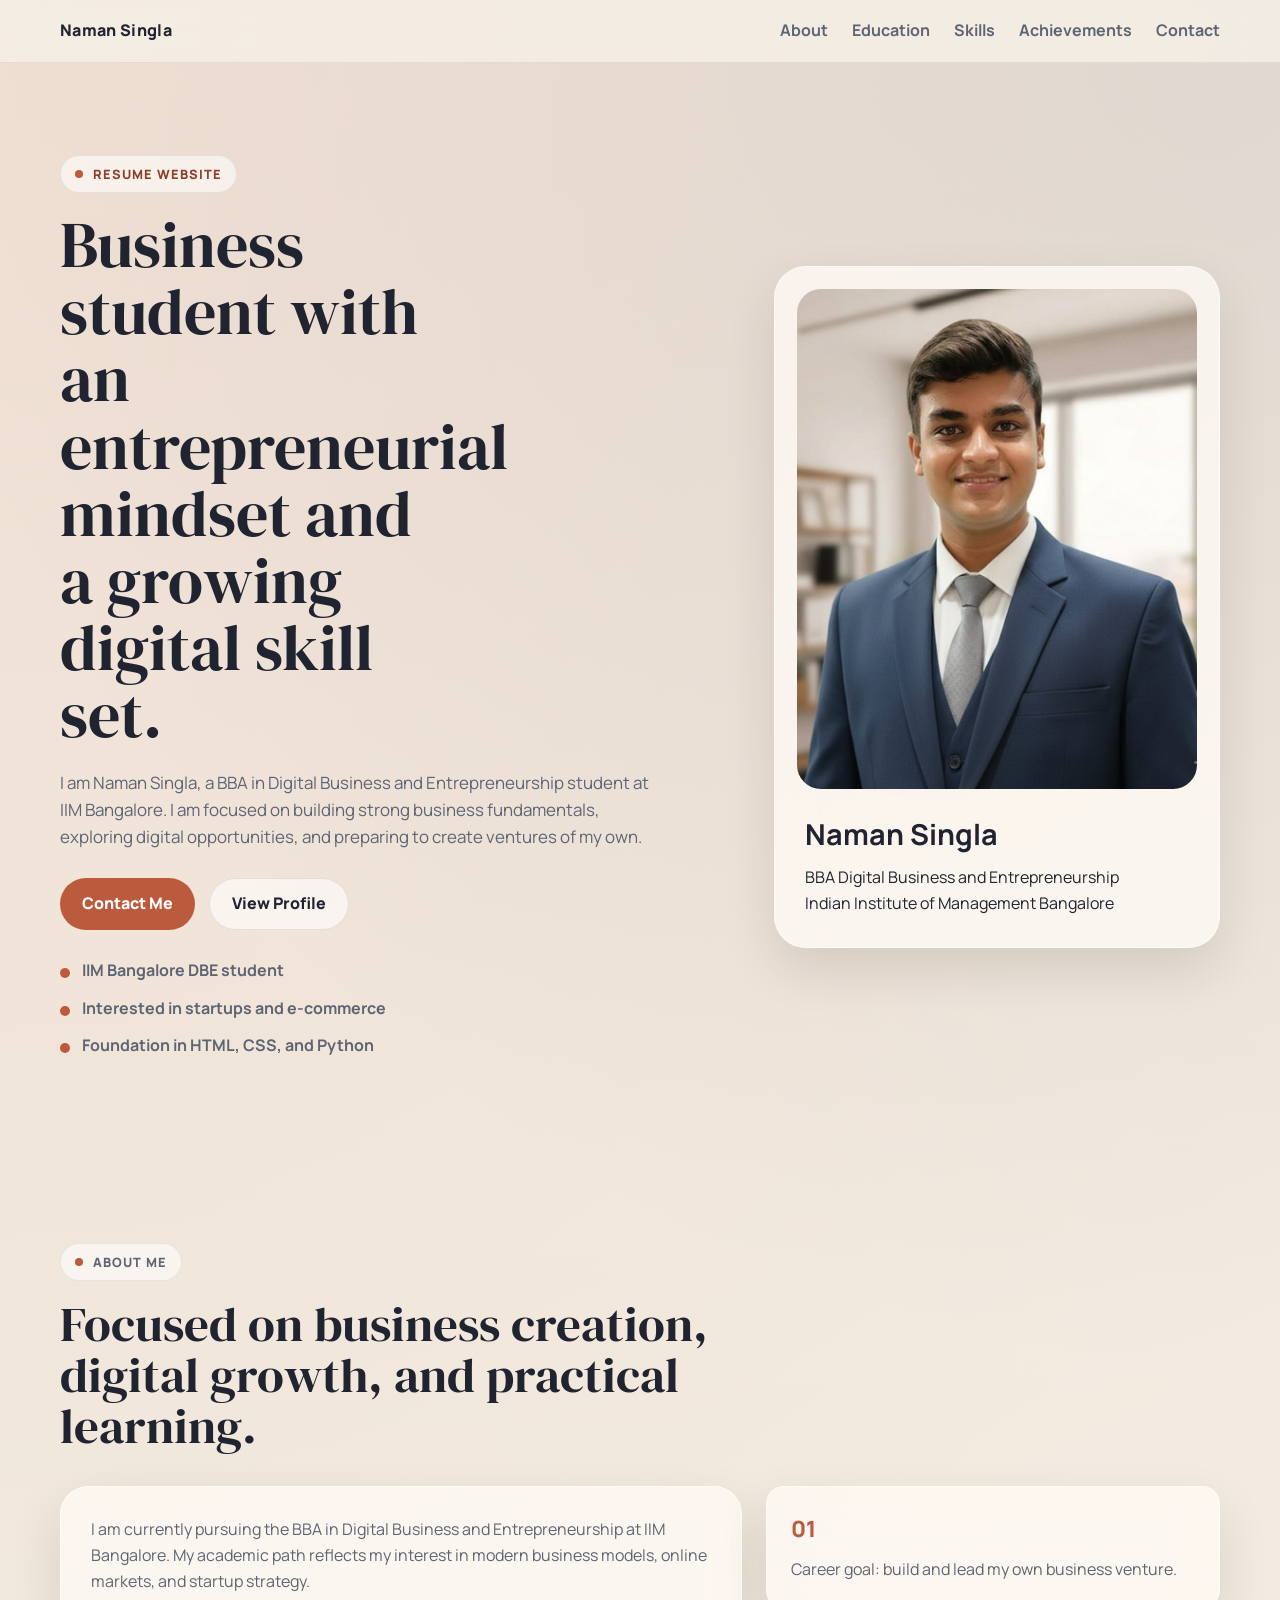
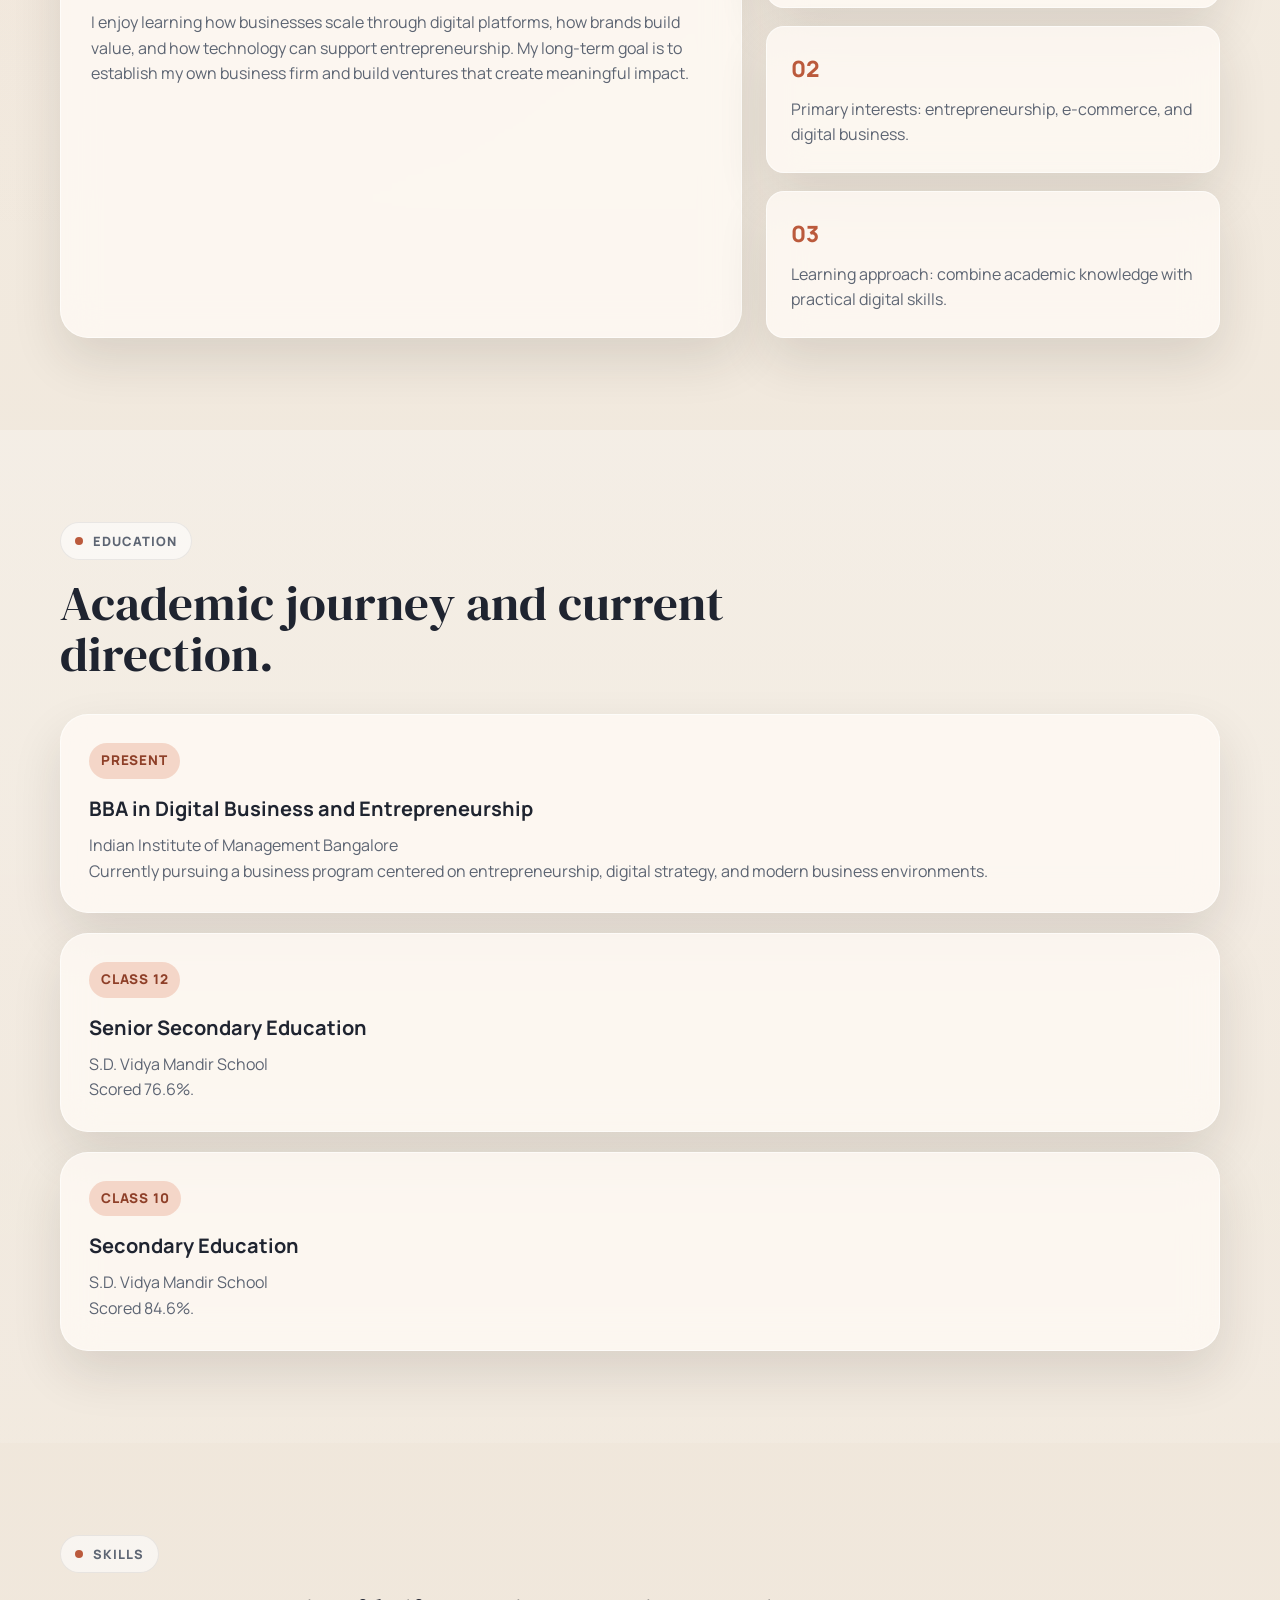
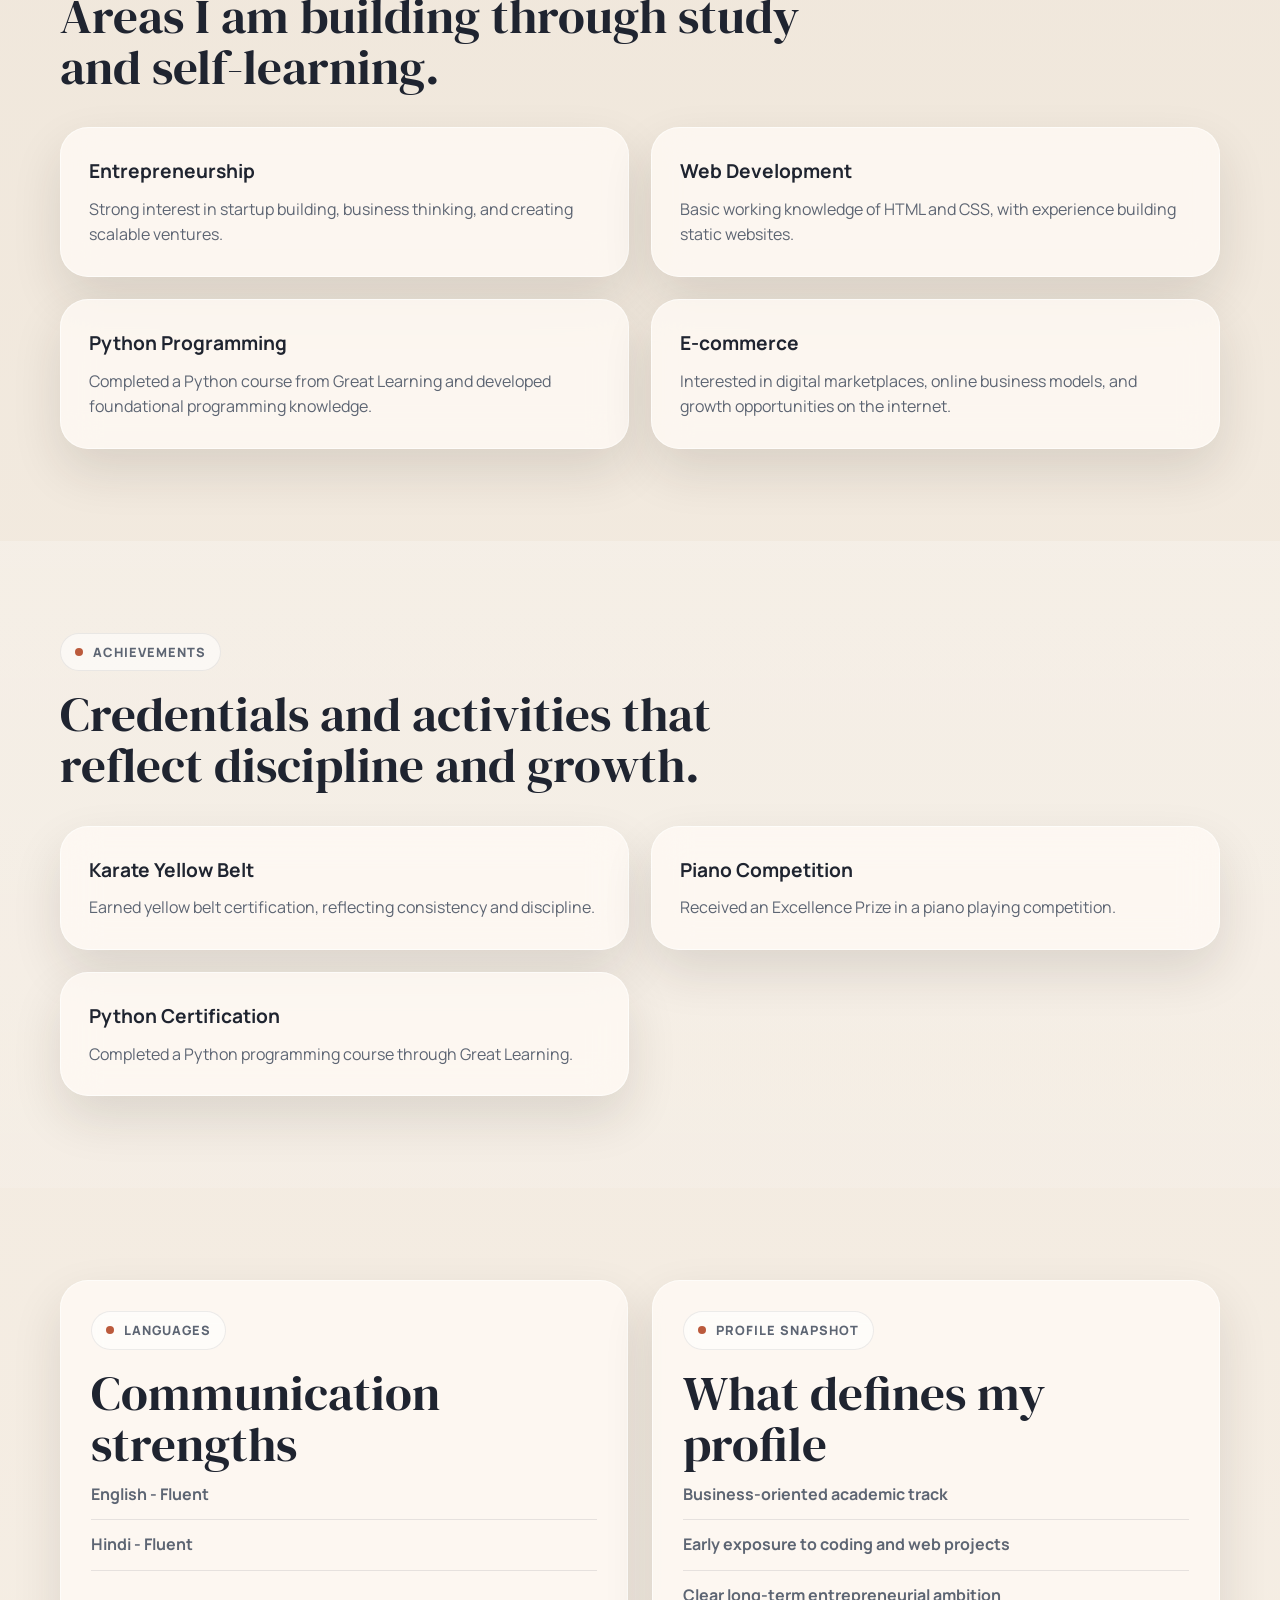
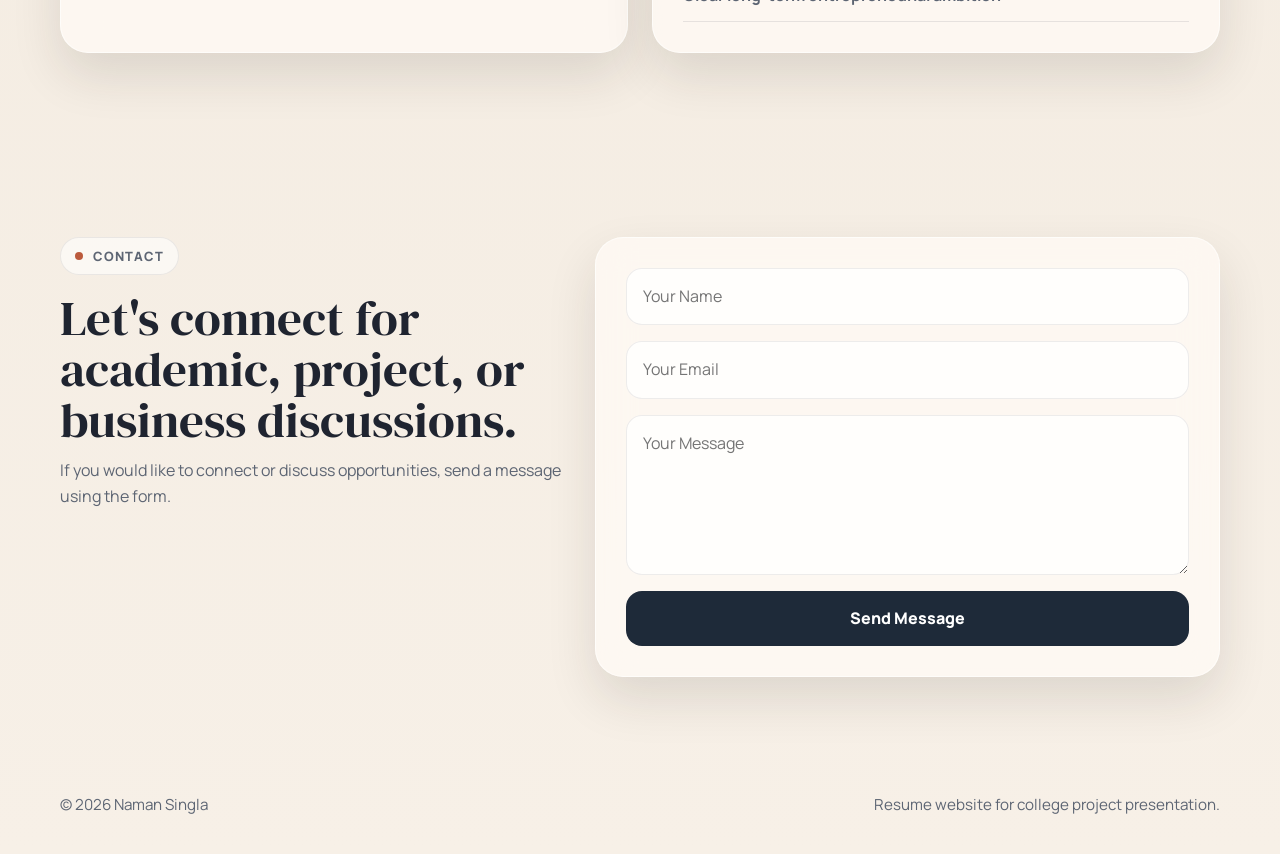
==== index.html @ 68a74365 "Add files via upload" ====
<!DOCTYPE html>
<html lang="en">
<head>
<meta charset="UTF-8">
<meta name="viewport" content="width=device-width, initial-scale=1.0">
<meta
  name="description"
  content="Resume website of Naman Singla, a BBA Digital Business and Entrepreneurship student at IIM Bangalore with interests in entrepreneurship, e-commerce, and web development."
>
<title>Naman Singla | Resume Portfolio</title>
<link rel="preconnect" href="https://fonts.googleapis.com">
<link rel="preconnect" href="https://fonts.gstatic.com" crossorigin>
<link href="https://fonts.googleapis.com/css2?family=Manrope:wght@400;500;700;800&family=DM+Serif+Display:ital@0;1&display=swap" rel="stylesheet">
<link rel="stylesheet" href="style.css">
</head>
<body>

<header class="site-header">
  <div class="container nav-shell">
    <a class="brand" href="#top">Naman Singla</a>
    <button class="menu-toggle" type="button" aria-expanded="false" aria-controls="site-nav">
      Menu
    </button>
    <nav id="site-nav" class="site-nav" aria-label="Primary navigation">
      <a href="#about">About</a>
      <a href="#education">Education</a>
      <a href="#skills">Skills</a>
      <a href="#achievements">Achievements</a>
      <a href="#contact">Contact</a>
    </nav>
  </div>
</header>

<main id="top">
  <section class="hero">
    <div class="container hero-grid">
      <div class="hero-copy">
        <p class="eyebrow reveal">Resume Website</p>
        <h1 class="reveal delay-1">Business student with an entrepreneurial mindset and a growing digital skill set.</h1>
        <p class="hero-text reveal delay-2">
          I am Naman Singla, a BBA in Digital Business and Entrepreneurship student at IIM Bangalore.
          I am focused on building strong business fundamentals, exploring digital opportunities, and preparing to create ventures of my own.
        </p>
        <div class="hero-actions reveal delay-3">
          <a class="btn btn-primary" href="#contact">Contact Me</a>
          <a class="btn btn-secondary" href="#education">View Profile</a>
        </div>
        <ul class="hero-highlights reveal delay-3">
          <li>IIM Bangalore DBE student</li>
          <li>Interested in startups and e-commerce</li>
          <li>Foundation in HTML, CSS, and Python</li>
        </ul>
      </div>

      <aside class="hero-card reveal delay-2">
        <img src="naman.jpeg" alt="Portrait of Naman Singla" class="profile-image">
        <div class="hero-card-body">
          <h2>Naman Singla</h2>
          <p>BBA Digital Business and Entrepreneurship</p>
          <p>Indian Institute of Management Bangalore</p>
        </div>
      </aside>
    </div>
  </section>

  <section id="about" class="section">
    <div class="container">
      <div class="section-heading reveal">
        <p class="eyebrow">About Me</p>
        <h2>Focused on business creation, digital growth, and practical learning.</h2>
      </div>
      <div class="about-grid">
        <article class="panel reveal">
          <p>
            I am currently pursuing the BBA in Digital Business and Entrepreneurship at IIM Bangalore.
            My academic path reflects my interest in modern business models, online markets, and startup strategy.
          </p>
          <p>
            I enjoy learning how businesses scale through digital platforms, how brands build value, and how technology can support entrepreneurship.
            My long-term goal is to establish my own business firm and build ventures that create meaningful impact.
          </p>
        </article>
        <aside class="facts reveal delay-1">
          <div class="fact-card">
            <span class="fact-number">01</span>
            <p>Career goal: build and lead my own business venture.</p>
          </div>
          <div class="fact-card">
            <span class="fact-number">02</span>
            <p>Primary interests: entrepreneurship, e-commerce, and digital business.</p>
          </div>
          <div class="fact-card">
            <span class="fact-number">03</span>
            <p>Learning approach: combine academic knowledge with practical digital skills.</p>
          </div>
        </aside>
      </div>
    </div>
  </section>

  <section id="education" class="section section-alt">
    <div class="container">
      <div class="section-heading reveal">
        <p class="eyebrow">Education</p>
        <h2>Academic journey and current direction.</h2>
      </div>
      <div class="timeline">
        <article class="timeline-item reveal">
          <span class="timeline-badge">Present</span>
          <h3>BBA in Digital Business and Entrepreneurship</h3>
          <p>Indian Institute of Management Bangalore</p>
          <p>Currently pursuing a business program centered on entrepreneurship, digital strategy, and modern business environments.</p>
        </article>
        <article class="timeline-item reveal delay-1">
          <span class="timeline-badge">Class 12</span>
          <h3>Senior Secondary Education</h3>
          <p>S.D. Vidya Mandir School</p>
          <p>Scored 76.6%.</p>
        </article>
        <article class="timeline-item reveal delay-2">
          <span class="timeline-badge">Class 10</span>
          <h3>Secondary Education</h3>
          <p>S.D. Vidya Mandir School</p>
          <p>Scored 84.6%.</p>
        </article>
      </div>
    </div>
  </section>

  <section id="skills" class="section">
    <div class="container">
      <div class="section-heading reveal">
        <p class="eyebrow">Skills</p>
        <h2>Areas I am building through study and self-learning.</h2>
      </div>
      <div class="card-grid">
        <article class="info-card reveal">
          <h3>Entrepreneurship</h3>
          <p>Strong interest in startup building, business thinking, and creating scalable ventures.</p>
        </article>
        <article class="info-card reveal delay-1">
          <h3>Web Development</h3>
          <p>Basic working knowledge of HTML and CSS, with experience building static websites.</p>
        </article>
        <article class="info-card reveal delay-2">
          <h3>Python Programming</h3>
          <p>Completed a Python course from Great Learning and developed foundational programming knowledge.</p>
        </article>
        <article class="info-card reveal delay-3">
          <h3>E-commerce</h3>
          <p>Interested in digital marketplaces, online business models, and growth opportunities on the internet.</p>
        </article>
      </div>
    </div>
  </section>

  <section id="achievements" class="section section-alt">
    <div class="container">
      <div class="section-heading reveal">
        <p class="eyebrow">Achievements</p>
        <h2>Credentials and activities that reflect discipline and growth.</h2>
      </div>
      <div class="card-grid">
        <article class="info-card reveal">
          <h3>Karate Yellow Belt</h3>
          <p>Earned yellow belt certification, reflecting consistency and discipline.</p>
        </article>
        <article class="info-card reveal delay-1">
          <h3>Piano Competition</h3>
          <p>Received an Excellence Prize in a piano playing competition.</p>
        </article>
        <article class="info-card reveal delay-2">
          <h3>Python Certification</h3>
          <p>Completed a Python programming course through Great Learning.</p>
        </article>
      </div>
    </div>
  </section>

  <section class="section">
    <div class="container split-panel">
      <div class="panel reveal">
        <p class="eyebrow">Languages</p>
        <h2 class="compact-heading">Communication strengths</h2>
        <ul class="simple-list">
          <li>English - Fluent</li>
          <li>Hindi - Fluent</li>
        </ul>
      </div>
      <div class="panel reveal delay-1">
        <p class="eyebrow">Profile Snapshot</p>
        <h2 class="compact-heading">What defines my profile</h2>
        <ul class="simple-list">
          <li>Business-oriented academic track</li>
          <li>Early exposure to coding and web projects</li>
          <li>Clear long-term entrepreneurial ambition</li>
        </ul>
      </div>
    </div>
  </section>

  <section id="contact" class="section contact-section">
    <div class="container contact-grid">
      <div class="section-heading reveal">
        <p class="eyebrow">Contact</p>
        <h2>Let's connect for academic, project, or business discussions.</h2>
        <p>If you would like to connect or discuss opportunities, send a message using the form.</p>
      </div>
      <form class="contact-form reveal delay-1" action="https://formsubmit.co/namanam7.in@gmail.com" method="POST">
        <input type="text" name="name" placeholder="Your Name" required>
        <input type="email" name="email" placeholder="Your Email" required>
        <textarea name="message" rows="5" placeholder="Your Message" required></textarea>
        <button type="submit">Send Message</button>
        <input type="hidden" name="_captcha" value="false">
        <input type="hidden" name="_next" value="https://namanam-in.github.io/my-resume/thankyou.html">
      </form>
    </div>
  </section>
</main>

<footer class="site-footer">
  <div class="container footer-shell">
    <p>&copy; 2026 Naman Singla</p>
    <p>Resume website for college project presentation.</p>
  </div>
</footer>

<script src="script.js"></script>
</body>
</html>
---- style.css ----
:root {
  --bg: #f4ede3;
  --bg-deep: #1e2a39;
  --surface: rgba(255, 250, 245, 0.78);
  --surface-strong: #fffaf4;
  --text: #1f2430;
  --muted: #5d6573;
  --line: rgba(31, 36, 48, 0.1);
  --accent: #bb5a3c;
  --accent-dark: #8e3f28;
  --accent-soft: #f4d6c8;
  --shadow: 0 22px 50px rgba(38, 30, 22, 0.12);
  --radius: 28px;
  --radius-sm: 18px;
  --container: 1160px;
}

* {
  box-sizing: border-box;
  margin: 0;
  padding: 0;
}

html {
  scroll-behavior: smooth;
}

body {
  font-family: "Manrope", sans-serif;
  color: var(--text);
  background:
    radial-gradient(circle at top left, rgba(187, 90, 60, 0.12), transparent 32%),
    radial-gradient(circle at top right, rgba(30, 42, 57, 0.1), transparent 24%),
    linear-gradient(180deg, #f7f1e8 0%, #efe6da 48%, #f7f0e7 100%);
  line-height: 1.6;
}

img {
  display: block;
  max-width: 100%;
}

a {
  color: inherit;
  text-decoration: none;
}

button,
input,
textarea {
  font: inherit;
}

.container {
  width: min(100% - 40px, var(--container));
  margin: 0 auto;
}

.site-header {
  position: sticky;
  top: 0;
  z-index: 100;
  backdrop-filter: blur(16px);
  background: rgba(247, 241, 232, 0.78);
  border-bottom: 1px solid rgba(31, 36, 48, 0.08);
}

.nav-shell {
  display: flex;
  align-items: center;
  justify-content: space-between;
  gap: 24px;
  padding: 18px 0;
}

.brand {
  font-weight: 800;
  letter-spacing: 0.02em;
}

.site-nav {
  display: flex;
  align-items: center;
  gap: 24px;
}

.site-nav a {
  color: var(--muted);
  font-weight: 700;
  transition: color 0.2s ease;
}

.site-nav a:hover,
.site-nav a:focus-visible {
  color: var(--accent);
}

.menu-toggle {
  display: none;
  border: 1px solid var(--line);
  border-radius: 999px;
  background: rgba(255, 255, 255, 0.65);
  padding: 12px 18px;
  cursor: pointer;
}

.hero,
.section {
  padding: 92px 0;
}

.hero-grid {
  display: grid;
  grid-template-columns: 1.2fr 0.8fr;
  gap: 44px;
  align-items: center;
}

.eyebrow {
  display: inline-flex;
  align-items: center;
  gap: 10px;
  margin-bottom: 18px;
  padding: 8px 14px;
  border-radius: 999px;
  background: rgba(255, 255, 255, 0.56);
  border: 1px solid rgba(31, 36, 48, 0.08);
  color: var(--accent-dark);
  font-size: 0.8rem;
  font-weight: 800;
  letter-spacing: 0.08em;
  text-transform: uppercase;
}

.eyebrow::before {
  content: "";
  width: 8px;
  height: 8px;
  border-radius: 50%;
  background: var(--accent);
}

.hero h1,
.section-heading h2,
.compact-heading {
  font-family: "DM Serif Display", serif;
  font-weight: 400;
  line-height: 1.05;
}

.hero h1 {
  font-size: clamp(2.8rem, 5vw, 5.4rem);
  max-width: 12ch;
}

.hero-text,
.section-heading p,
.panel p,
.info-card p,
.timeline-item p,
.fact-card p {
  color: var(--muted);
}

.hero-text {
  max-width: 60ch;
  margin-top: 20px;
  font-size: 1.06rem;
}

.hero-actions {
  display: flex;
  flex-wrap: wrap;
  gap: 14px;
  margin-top: 28px;
}

.btn {
  display: inline-flex;
  align-items: center;
  justify-content: center;
  min-height: 52px;
  padding: 0 22px;
  border-radius: 999px;
  font-weight: 800;
  transition: transform 0.2s ease, background 0.2s ease, color 0.2s ease;
}

.btn:hover,
.btn:focus-visible {
  transform: translateY(-2px);
}

.btn-primary {
  background: var(--accent);
  color: #fff;
}

.btn-primary:hover,
.btn-primary:focus-visible {
  background: var(--accent-dark);
}

.btn-secondary {
  border: 1px solid var(--line);
  background: rgba(255, 255, 255, 0.58);
}

.hero-highlights {
  display: grid;
  gap: 12px;
  margin-top: 28px;
  list-style: none;
}

.hero-highlights li {
  position: relative;
  padding-left: 22px;
  color: var(--muted);
  font-weight: 700;
}

.hero-highlights li::before {
  content: "";
  position: absolute;
  left: 0;
  top: 10px;
  width: 10px;
  height: 10px;
  border-radius: 50%;
  background: var(--accent);
}

.hero-card,
.panel,
.timeline-item,
.info-card,
.fact-card,
.contact-form {
  background: var(--surface);
  border: 1px solid rgba(255, 255, 255, 0.55);
  box-shadow: var(--shadow);
  backdrop-filter: blur(18px);
}

.hero-card {
  padding: 22px;
  border-radius: 32px;
  transform: rotate(2deg);
}

.profile-image {
  width: 100%;
  aspect-ratio: 4 / 5;
  object-fit: cover;
  border-radius: 24px;
}

.hero-card-body {
  padding: 22px 8px 8px;
}

.hero-card-body h2 {
  font-size: 1.8rem;
  margin-bottom: 8px;
}

.section-heading {
  max-width: 760px;
  margin-bottom: 34px;
}

.section-heading h2,
.compact-heading {
  font-size: clamp(2rem, 3.8vw, 3.3rem);
  margin-bottom: 12px;
}

.about-grid,
.contact-grid,
.split-panel {
  display: grid;
  gap: 24px;
}

.about-grid {
  grid-template-columns: 1.2fr 0.8fr;
}

.panel {
  padding: 30px;
  border-radius: var(--radius);
}

.panel p + p {
  margin-top: 16px;
}

.facts {
  display: grid;
  gap: 18px;
}

.fact-card {
  padding: 24px;
  border-radius: var(--radius-sm);
}

.fact-number {
  display: inline-block;
  margin-bottom: 10px;
  color: var(--accent);
  font-size: 1.4rem;
  font-weight: 800;
}

.section-alt {
  background: linear-gradient(180deg, rgba(255, 255, 255, 0.24), rgba(255, 255, 255, 0.12));
}

.timeline {
  display: grid;
  gap: 20px;
}

.timeline-item {
  position: relative;
  padding: 28px;
  border-radius: var(--radius);
}

.timeline-item h3 {
  margin: 14px 0 8px;
  font-size: 1.25rem;
}

.timeline-badge {
  display: inline-flex;
  padding: 7px 12px;
  border-radius: 999px;
  background: var(--accent-soft);
  color: var(--accent-dark);
  font-size: 0.84rem;
  font-weight: 800;
  letter-spacing: 0.06em;
  text-transform: uppercase;
}

.card-grid {
  display: grid;
  grid-template-columns: repeat(2, minmax(0, 1fr));
  gap: 22px;
}

.info-card {
  padding: 28px;
  border-radius: var(--radius);
  transition: transform 0.25s ease, box-shadow 0.25s ease;
}

.info-card:hover {
  transform: translateY(-6px);
  box-shadow: 0 26px 50px rgba(38, 30, 22, 0.16);
}

.info-card h3 {
  margin-bottom: 10px;
  font-size: 1.2rem;
}

.split-panel {
  grid-template-columns: repeat(2, minmax(0, 1fr));
}

.simple-list {
  list-style: none;
  display: grid;
  gap: 12px;
  color: var(--muted);
  font-weight: 700;
}

.simple-list li {
  padding-bottom: 12px;
  border-bottom: 1px solid var(--line);
}

.contact-grid {
  grid-template-columns: 0.9fr 1.1fr;
  align-items: start;
}

.contact-form {
  display: grid;
  gap: 16px;
  padding: 30px;
  border-radius: var(--radius);
}

.contact-form input,
.contact-form textarea {
  width: 100%;
  border: 1px solid rgba(31, 36, 48, 0.08);
  border-radius: 16px;
  padding: 15px 16px;
  background: rgba(255, 255, 255, 0.76);
  color: var(--text);
}

.contact-form textarea {
  resize: vertical;
  min-height: 140px;
}

.contact-form button {
  border: 0;
  border-radius: 16px;
  padding: 15px 18px;
  background: var(--bg-deep);
  color: #fff;
  font-weight: 800;
  cursor: pointer;
  transition: transform 0.2s ease, background 0.2s ease;
}

.contact-form button:hover,
.contact-form button:focus-visible {
  transform: translateY(-2px);
  background: #121a24;
}

.site-footer {
  padding: 24px 0 36px;
}

.footer-shell {
  display: flex;
  justify-content: space-between;
  gap: 16px;
  color: var(--muted);
  font-size: 0.95rem;
}

.reveal {
  opacity: 0;
  transform: translateY(28px);
  transition: opacity 0.8s ease, transform 0.8s ease;
}

.reveal.is-visible {
  opacity: 1;
  transform: translateY(0);
}

.delay-1 {
  transition-delay: 0.08s;
}

.delay-2 {
  transition-delay: 0.16s;
}

.delay-3 {
  transition-delay: 0.24s;
}

@media (max-width: 900px) {
  .hero-grid,
  .about-grid,
  .contact-grid,
  .split-panel,
  .card-grid {
    grid-template-columns: 1fr;
  }

  .hero-card {
    max-width: 480px;
    transform: none;
  }

  .footer-shell {
    flex-direction: column;
  }
}

@media (max-width: 720px) {
  .menu-toggle {
    display: inline-flex;
  }

  .site-nav {
    position: absolute;
    top: calc(100% + 10px);
    right: 20px;
    left: 20px;
    display: none;
    flex-direction: column;
    align-items: flex-start;
    gap: 14px;
    padding: 18px;
    border: 1px solid var(--line);
    border-radius: 20px;
    background: rgba(255, 250, 245, 0.96);
    box-shadow: var(--shadow);
  }

  .site-nav.is-open {
    display: flex;
  }

  .nav-shell {
    position: relative;
  }

  .hero,
  .section {
    padding: 76px 0;
  }

  .hero h1 {
    max-width: none;
  }
}
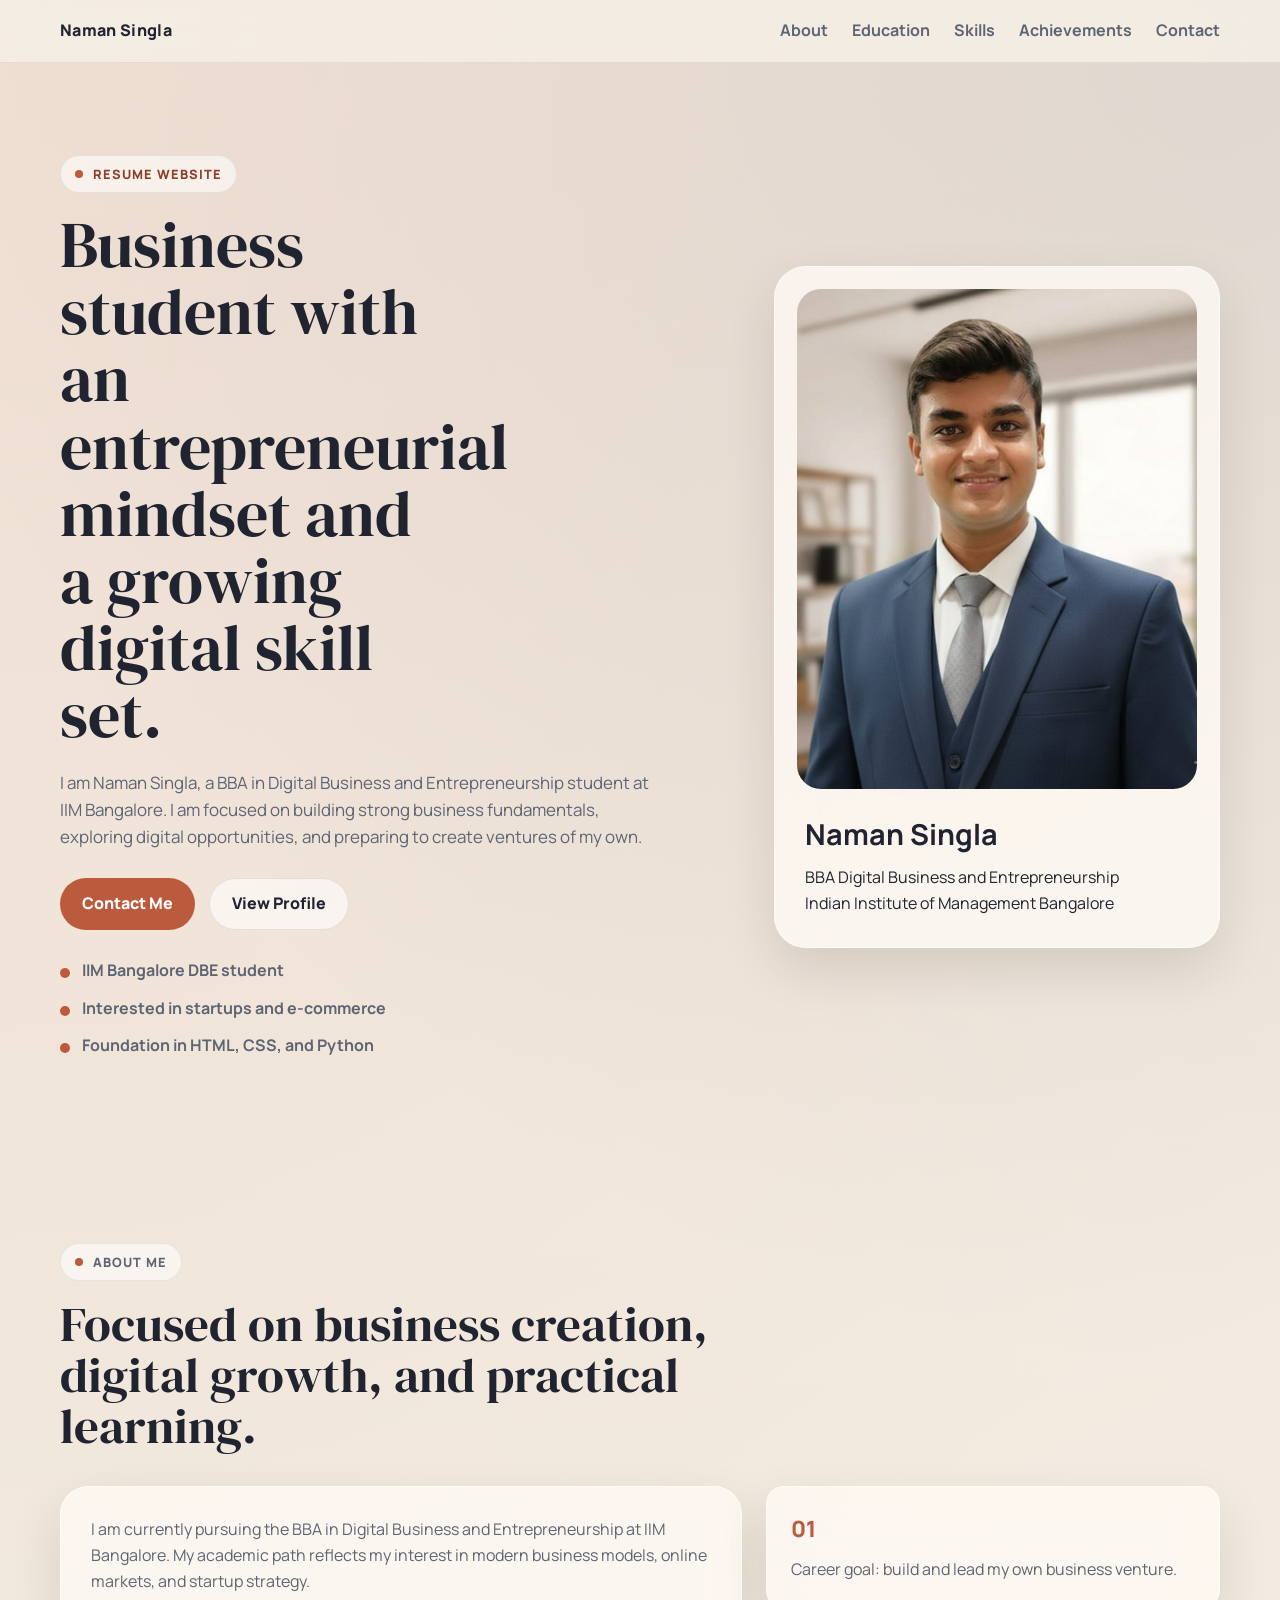
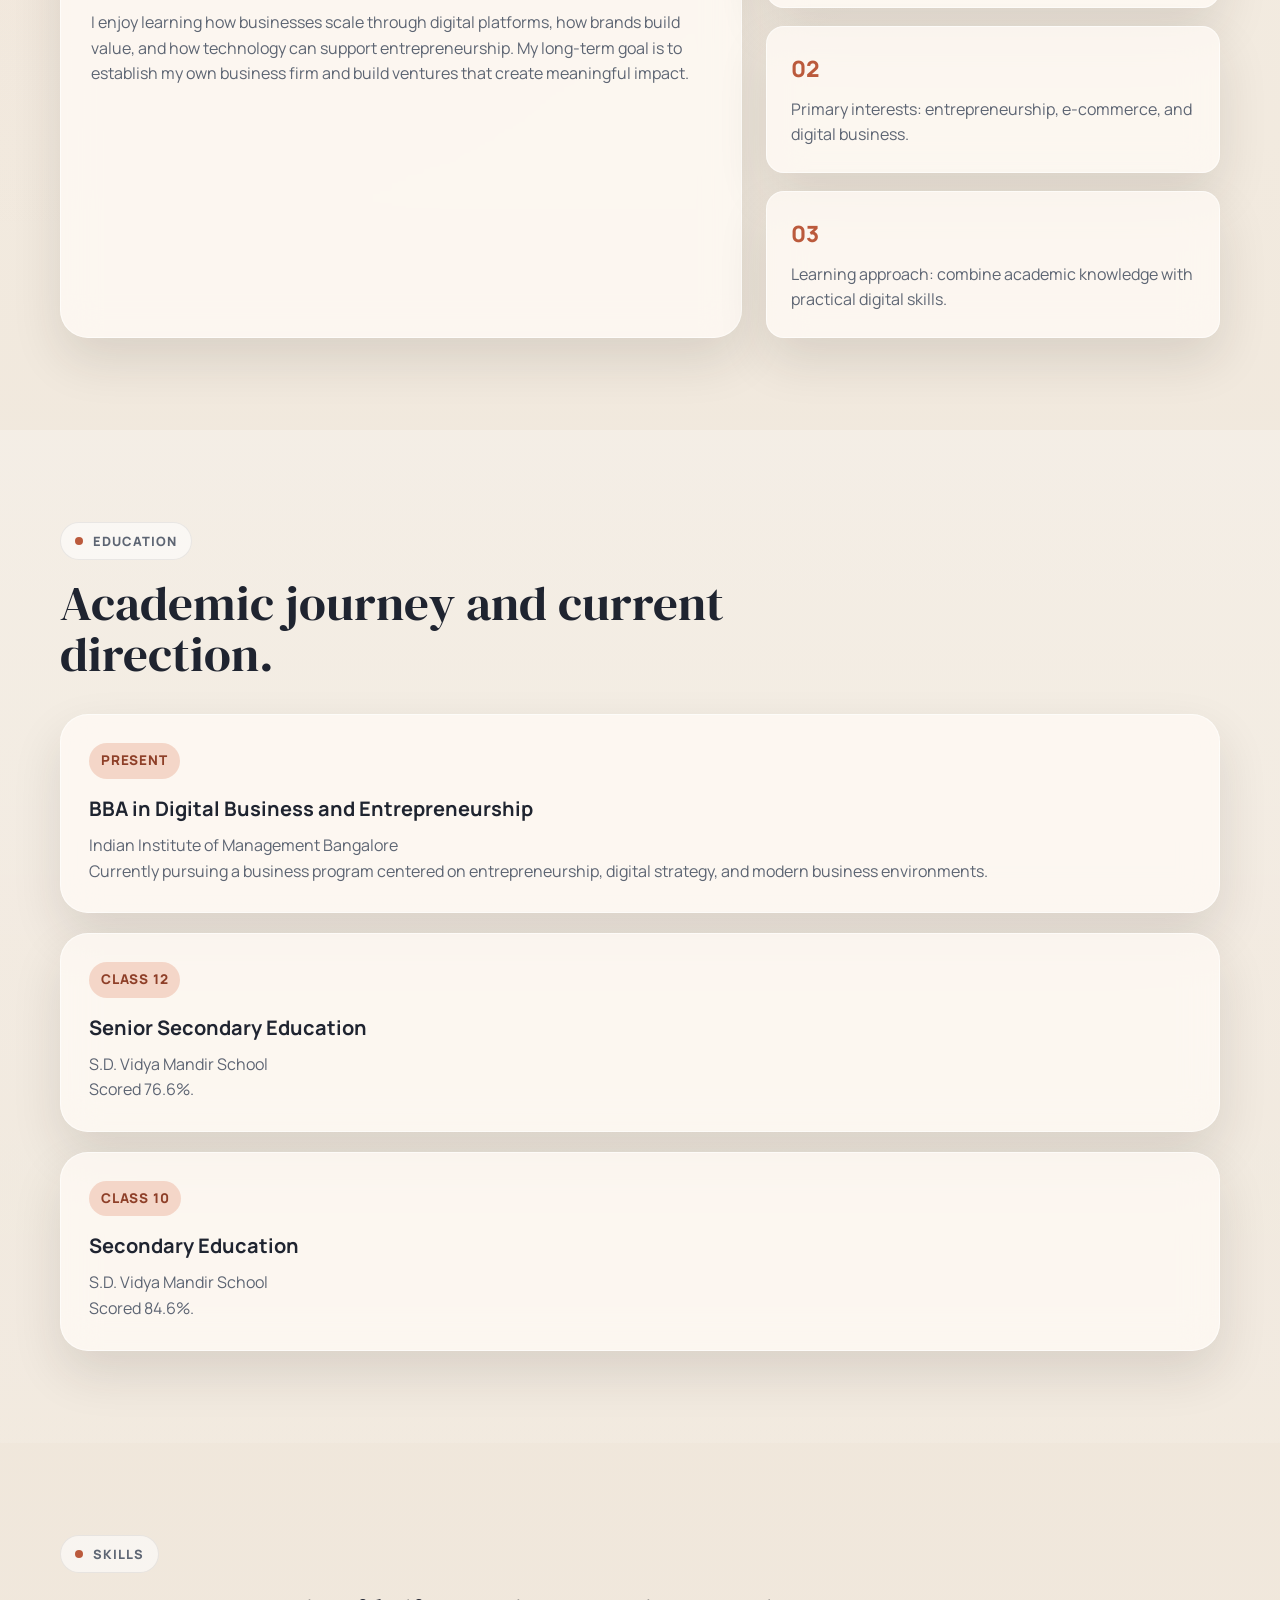
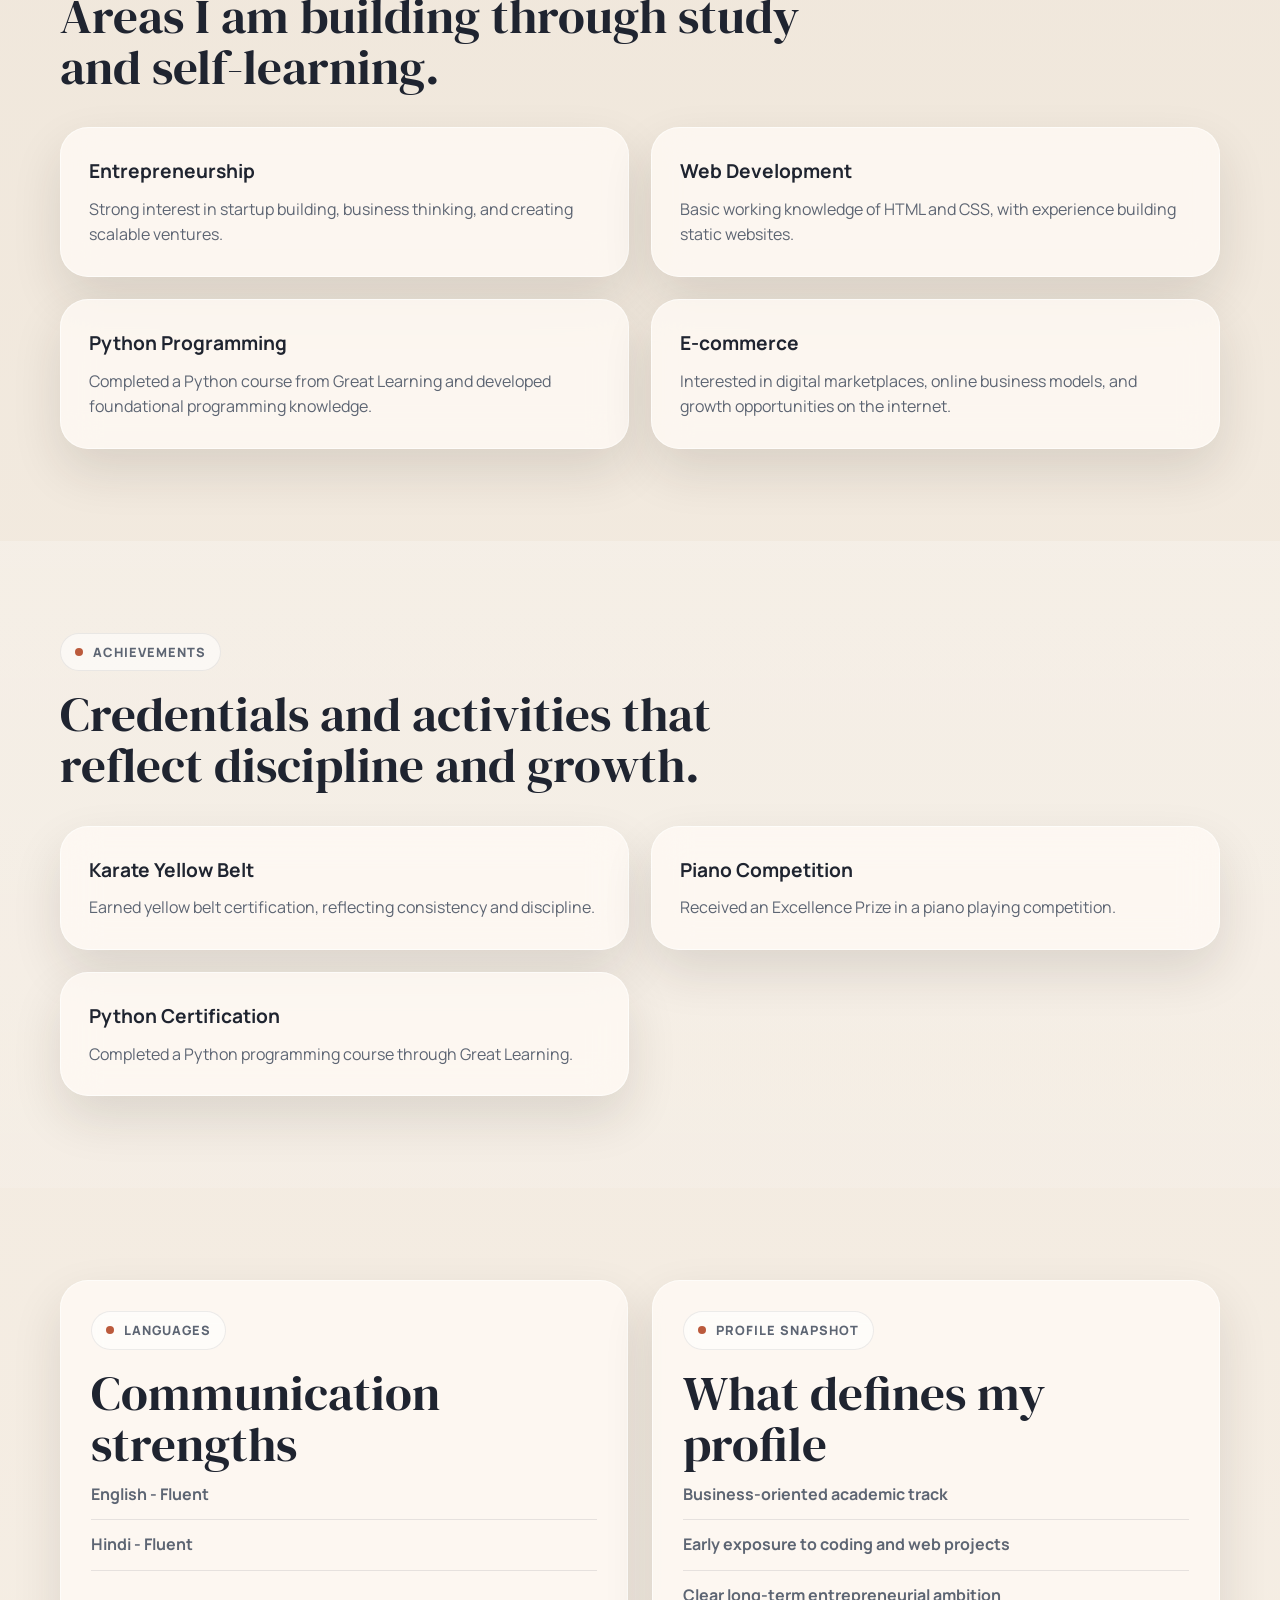
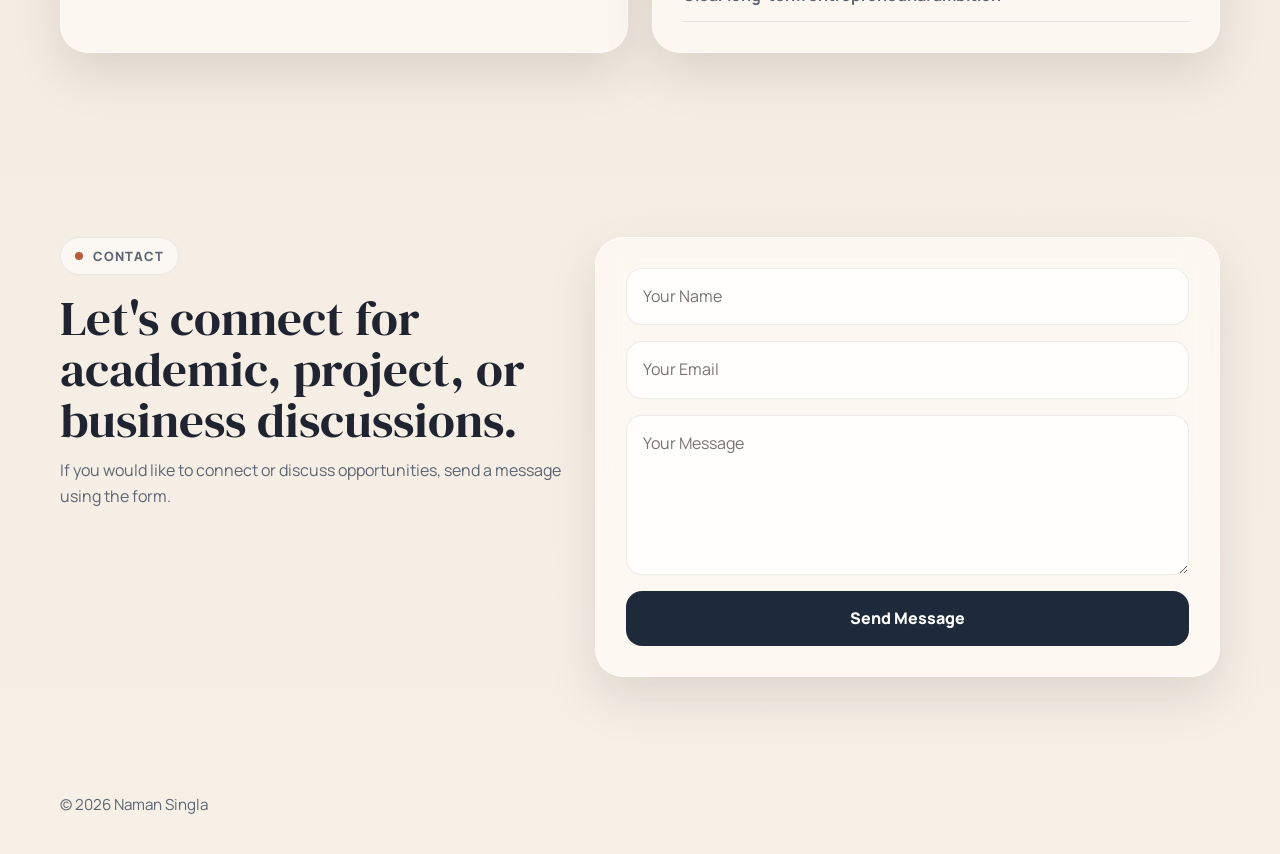
==== commit 000019f4: "Update index.html" ====
--- a/index.html
+++ b/index.html
@@ -221,7 +221,6 @@
 <footer class="site-footer">
   <div class="container footer-shell">
     <p>&copy; 2026 Naman Singla</p>
-    <p>Resume website for college project presentation.</p>
   </div>
 </footer>
 
